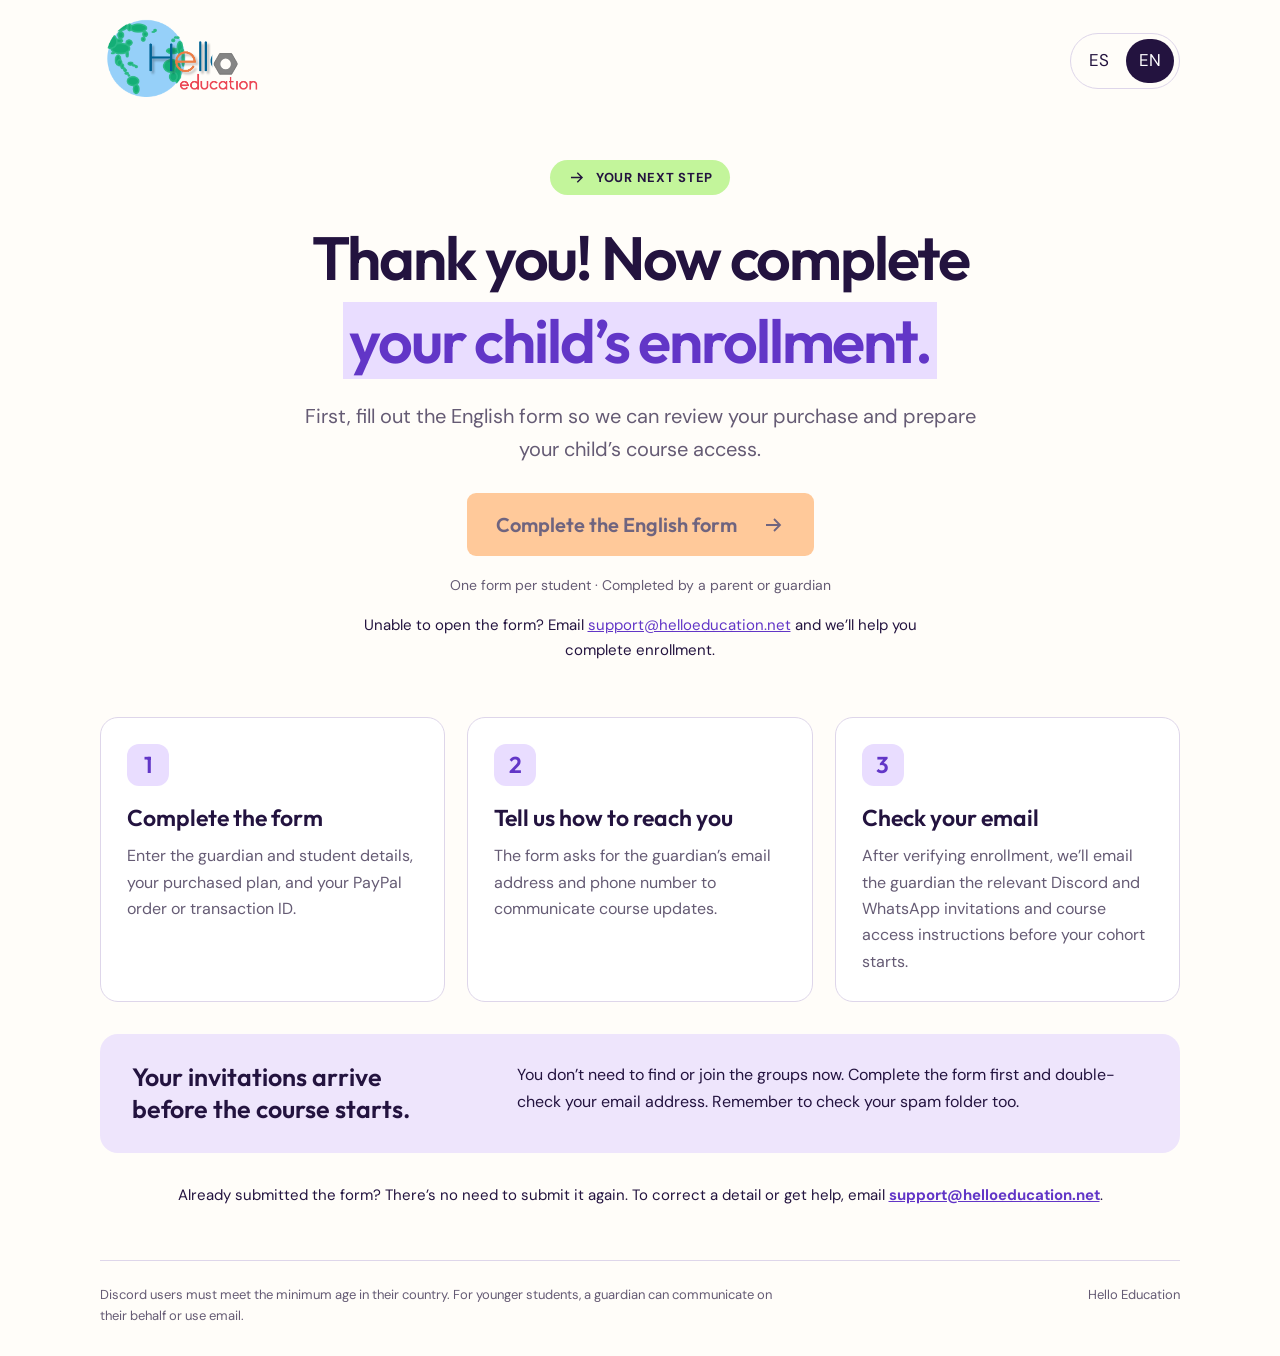
==== index.html @ 32ea3257 "Remove redundant text from index.html" ====
<!doctype html>
<html lang="en">
  <head>
    <meta charset="utf-8">
    <meta name="viewport" content="width=device-width,initial-scale=1">
    <meta name="robots" content="noindex, nofollow">
    <meta name="referrer" content="strict-origin-when-cross-origin">
    <title>Thank you | Complete enrollment — Hello Education</title>
    <link rel="icon" href="thank-you-assets/world.png" type="image/png">
    <link rel="stylesheet" href="thank-you-assets/style.css">
    <script src="thank-you-assets/config.js" defer></script>
    <script src="thank-you-assets/page.js" defer></script></head>
<body>
  <div class="wrap">
    <header>
      <a class="brand" href="/" aria-label="Hello Education">
        <img src="thank-you-assets/hello-logo.svg" alt="Hello Education" width="170" height="100"></a>
      <nav class="languages" aria-label="Language"><a href="gracias.html" lang="es" hreflang="es">ES</a>
        <a href="thank-you.html" lang="en" hreflang="en" aria-current="page">EN</a></nav>
    </header>
    <main>
      <section class="hero">
        <span class="eyebrow">
          <svg viewBox="0 0 24 24" fill="none" stroke="currentColor" stroke-width="1.8" aria-hidden="true">
            <path d="M5 12h14M13 6l6 6-6 6"/>
          </svg>YOUR NEXT STEP</span>
        <h1>Thank you! Now complete<br><mark>your child’s enrollment.</mark></h1>
        <p class="intro">First, fill out the English form so we can review your purchase and prepare your child’s course access.</p>
        <a class="button" data-form-link aria-disabled="true" tabindex="0" role="link">Complete the English form<svg viewBox="0 0 24 24" fill="none" stroke="currentColor" stroke-width="1.8" aria-hidden="true">
          <path d="M5 12h14M13 6l6 6-6 6"/></svg></a>
        <p class="micro">One form per student · Completed by a parent or guardian</p>
        <p class="fallback" data-unavailable tabindex="-1">Unable to open the form? Email <a href="mailto:support@helloeducation.net">support@helloeducation.net</a> and we’ll help you complete enrollment.</p>
        <noscript><p>To access the form from this page, enable JavaScript or request the link at support@helloeducation.net.</p></noscript>
      </section>
      <section class="steps" aria-label="Next steps">
        <article class="card"><span class="num" aria-hidden="true">1</span>
          <h2>Complete the form</h2>
          <p>Enter the guardian and student details, your purchased plan, and your PayPal order or transaction ID.</p>
        </article>
        <article class="card">
          <span class="num" aria-hidden="true">2</span>
          <h2>Tell us how to reach you</h2>
          <p>The form asks for the guardian’s email address and phone number to communicate course updates.</p></article><article class="card"><span class="num" aria-hidden="true">3</span><h2>Check your email</h2><p>After verifying enrollment, we’ll email the guardian the relevant Discord and WhatsApp invitations and course access instructions before your cohort starts.</p></article></section><aside class="notice"><h2>Your invitations arrive<br>before the course starts.</h2><p>You don’t need to find or join the groups now. Complete the form first and double-check your email address. Remember to check your spam folder too.</p></aside><p class="help">Already submitted the form? There’s no need to submit it again. To correct a detail or get help, email <a href="mailto:support@helloeducation.net">support@helloeducation.net</a>.</p></main><footer><p>Discord users must meet the minimum age in their country. For younger students, a guardian can communicate on their behalf or use email.</p><span>Hello Education</span></footer></div></body></html>
---- thank-you-assets/style.css ----
@font-face{font-family:Outfit;src:url('fonts/Outfit.ttf') format('truetype');font-weight:100 900;font-display:swap}@font-face{font-family:'DM Sans';src:url('fonts/DMSans.ttf') format('truetype');font-weight:100 1000;font-display:swap}
:root{--ink:#23133f;--purple:#6236c7;--mint:#c3f59b;--orange:#ffae68;--paper:#fffdf9;--muted:#655b74;--line:#ded6ea;--lavender:#e9ddff}*{box-sizing:border-box}body{margin:0;background:var(--paper);color:var(--ink);font:17px/1.65 'DM Sans',sans-serif}a{color:var(--purple)}a:focus-visible{outline:3px solid var(--purple);outline-offset:5px}a,button{-webkit-tap-highlight-color:transparent}[hidden]{display:none!important}.wrap{width:min(1080px,calc(100% - 64px));margin:auto}header{display:flex;align-items:center;justify-content:space-between;min-height:122px;gap:24px}.brand img{width:170px;height:100px;display:block;object-fit:contain}.languages{display:flex;gap:4px;border:1px solid var(--line);border-radius:99px;padding:5px}.languages a{padding:7px 13px;min-height:44px;text-decoration:none;border-radius:99px;color:var(--ink)}.languages a[aria-current=page]{background:var(--ink);color:white}main{padding:38px 0 52px}.hero{text-align:center;max-width:830px;margin:auto}.eyebrow{display:inline-flex;align-items:center;gap:10px;padding:7px 17px;border-radius:99px;background:var(--mint);font-size:13px;font-weight:700;letter-spacing:.055em}.eyebrow svg{width:19px;height:19px}h1,h2,h3,.button{font-family:Outfit,sans-serif}h1{font-size:clamp(38px,5vw,61px);font-weight:600;line-height:1.35;letter-spacing:-.035em;margin:22px 0 18px}mark{color:var(--purple);background:var(--lavender);padding:0 .1em;box-decoration-break:clone;-webkit-box-decoration-break:clone}.intro{font-size:20px;max-width:700px;margin:0 auto 27px;color:var(--muted)}.button{display:inline-flex;align-items:center;justify-content:center;gap:24px;background:var(--orange);color:var(--ink);text-decoration:none;min-height:60px;border-radius:9px;padding:15px 29px;font-size:20px;font-weight:600;box-shadow:0 3px var(--ink)}.button:hover{background:#ff9c48}.button[aria-disabled=true]{opacity:.65;cursor:not-allowed;box-shadow:none}.button svg{width:24px;height:24px}.micro{font-size:14px;color:var(--muted);margin:18px auto 0}.fallback{font-size:15px;max-width:610px;margin:16px auto 0}.steps{display:grid;grid-template-columns:repeat(3,1fr);gap:22px;margin:54px 0 32px}.card{border:1px solid var(--line);border-radius:18px;padding:26px;background:white}.num{display:inline-flex;align-items:center;justify-content:center;background:var(--lavender);color:var(--purple);width:42px;height:42px;border-radius:12px;font:600 23px Outfit}.card h2{font-size:23px;font-weight:600;line-height:1.2;margin:18px 0 12px}.card p{font-size:16px;margin:0;color:var(--muted)}.notice{background:#eee5fc;border-radius:18px;padding:28px 32px;display:grid;grid-template-columns:1fr 1.8fr;gap:35px}.notice h2{font-size:25px;line-height:1.25;font-weight:600;margin:0}.notice p{margin:0;font-size:16px}.help{text-align:center;margin:30px 0 0;font-size:15px}.help a{font-weight:700}footer{border-top:1px solid var(--line);padding:23px 0 30px;font-size:13px;color:var(--muted);display:flex;justify-content:space-between;gap:20px}footer p{margin:0;max-width:690px}footer span{white-space:nowrap}@media(max-width:760px){.wrap{width:calc(100% - 36px)}header{min-height:98px}.brand img{width:142px;height:84px}main{padding-top:24px}h1{font-size:38px}.intro{font-size:18px}.button{font-size:18px;padding:15px 22px;width:100%;max-width:390px}.steps{grid-template-columns:1fr;margin-top:38px;gap:16px}.card{padding:23px}.card h2{margin-top:13px}.notice{grid-template-columns:1fr;gap:14px;padding:25px}footer{display:block}footer span{display:block;margin-top:12px}.micro{max-width:330px}}
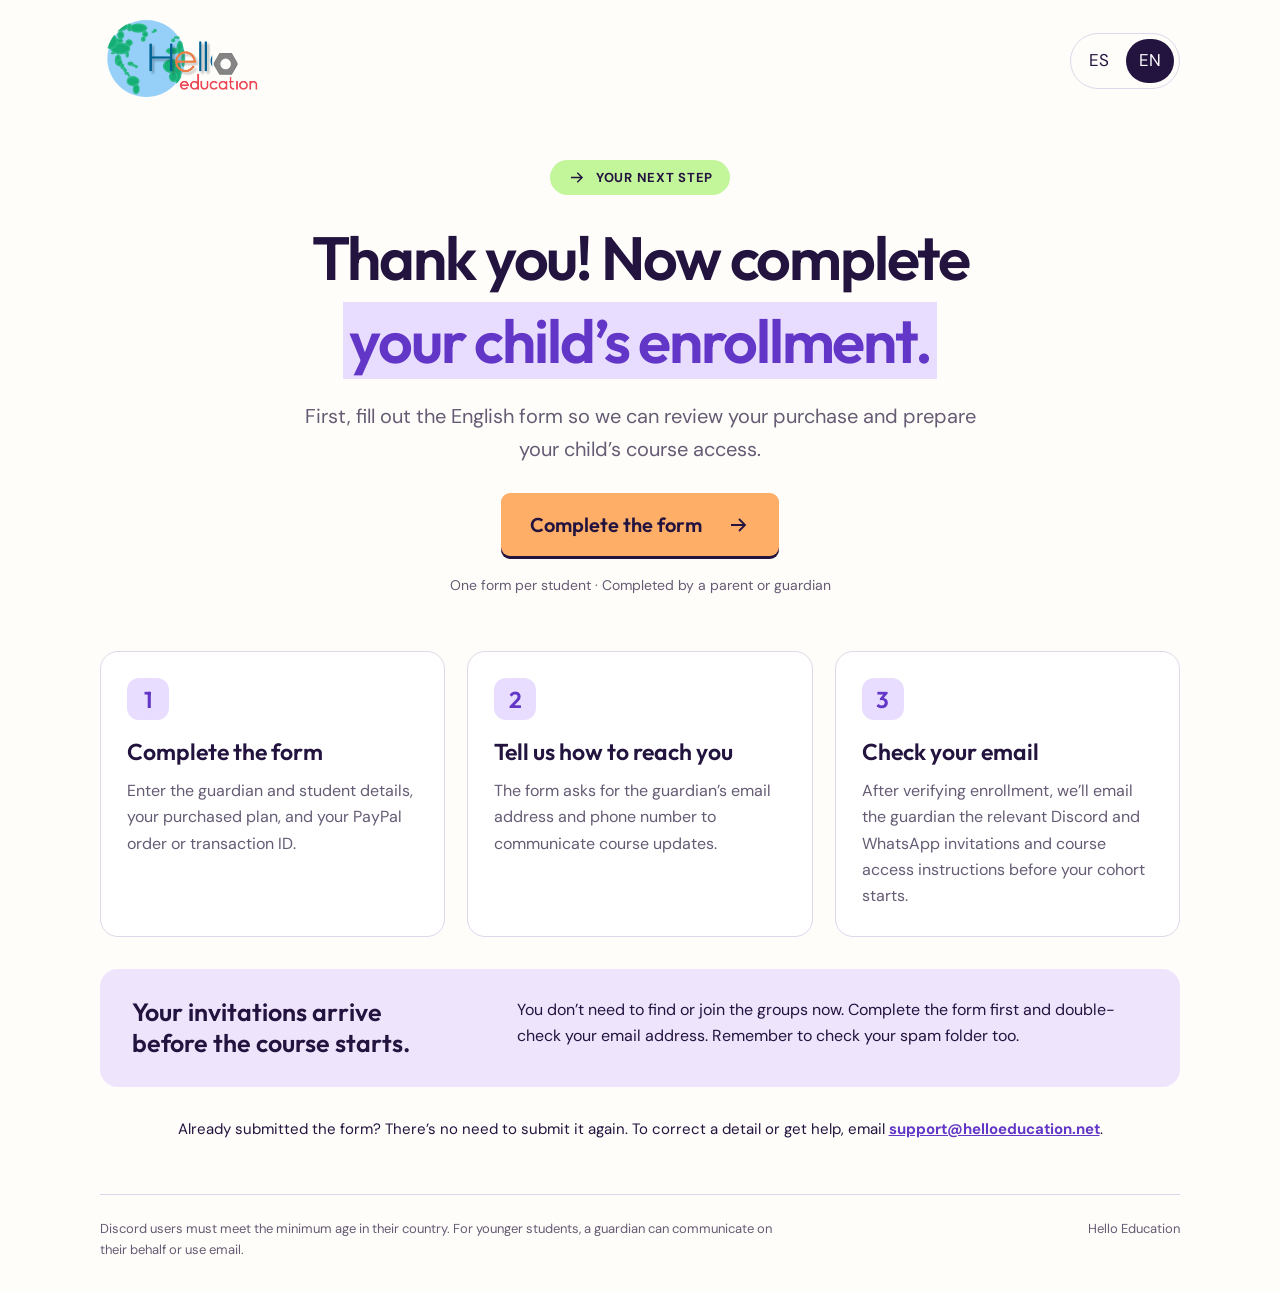
==== commit 582227a5: "Update index.html" ====
--- a/index.html
+++ b/index.html
@@ -26,7 +26,7 @@
           </svg>YOUR NEXT STEP</span>
         <h1>Thank you! Now complete<br><mark>your child’s enrollment.</mark></h1>
         <p class="intro">First, fill out the English form so we can review your purchase and prepare your child’s course access.</p>
-        <a class="button" data-form-link aria-disabled="true" tabindex="0" role="link">Complete the English form<svg viewBox="0 0 24 24" fill="none" stroke="currentColor" stroke-width="1.8" aria-hidden="true">
+        <a class="button" data-form-link aria-disabled="true" tabindex="0" role="link">Complete the form<svg viewBox="0 0 24 24" fill="none" stroke="currentColor" stroke-width="1.8" aria-hidden="true">
           <path d="M5 12h14M13 6l6 6-6 6"/></svg></a>
         <p class="micro">One form per student · Completed by a parent or guardian</p>
         <p class="fallback" data-unavailable tabindex="-1">Unable to open the form? Email <a href="mailto:support@helloeducation.net">support@helloeducation.net</a> and we’ll help you complete enrollment.</p>
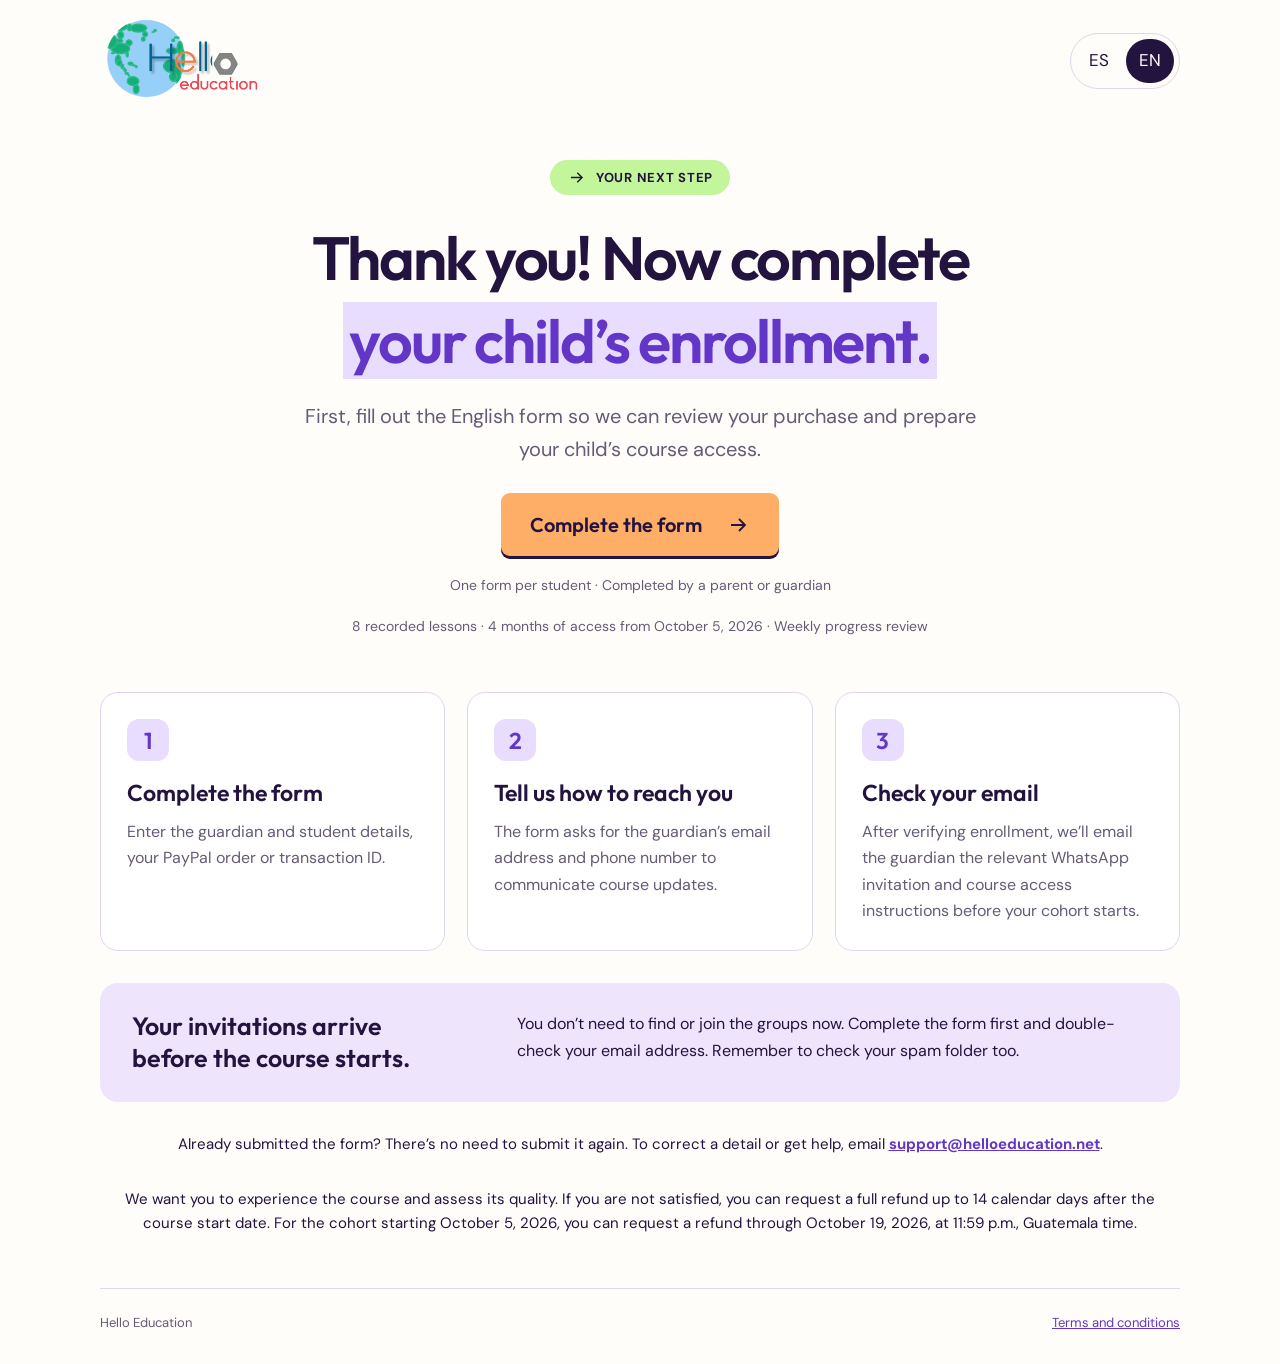
==== commit 3b8c7d39: "Refactor index.html for improved HTML structure Updated HTML structure and fixed tag formatting for " ====
--- a/index.html
+++ b/index.html
@@ -1,43 +1,44 @@
-<!doctype html>
+<!DOCTYPE html>
+
 <html lang="en">
-  <head>
-    <meta charset="utf-8">
-    <meta name="viewport" content="width=device-width,initial-scale=1">
-    <meta name="robots" content="noindex, nofollow">
-    <meta name="referrer" content="strict-origin-when-cross-origin">
-    <title>Thank you | Complete enrollment — Hello Education</title>
-    <link rel="icon" href="thank-you-assets/world.png" type="image/png">
-    <link rel="stylesheet" href="thank-you-assets/style.css">
-    <script src="thank-you-assets/config.js" defer></script>
-    <script src="thank-you-assets/page.js" defer></script></head>
+<head>
+<meta charset="utf-8"/>
+<meta content="width=device-width,initial-scale=1" name="viewport"/>
+<meta content="noindex, nofollow" name="robots"/>
+<meta content="strict-origin-when-cross-origin" name="referrer"/>
+<title>Thank you | Complete enrollment — Hello Education</title>
+<link href="thank-you-assets/world.png" rel="icon" type="image/png"/>
+<link href="thank-you-assets/style.css" rel="stylesheet"/>
+<script defer="" src="thank-you-assets/config.js"></script>
+<script defer="" src="thank-you-assets/page.js"></script></head>
 <body>
-  <div class="wrap">
-    <header>
-      <a class="brand" href="/" aria-label="Hello Education">
-        <img src="thank-you-assets/hello-logo.svg" alt="Hello Education" width="170" height="100"></a>
-      <nav class="languages" aria-label="Language"><a href="gracias.html" lang="es" hreflang="es">ES</a>
-        <a href="thank-you.html" lang="en" hreflang="en" aria-current="page">EN</a></nav>
-    </header>
-    <main>
-      <section class="hero">
-        <span class="eyebrow">
-          <svg viewBox="0 0 24 24" fill="none" stroke="currentColor" stroke-width="1.8" aria-hidden="true">
-            <path d="M5 12h14M13 6l6 6-6 6"/>
-          </svg>YOUR NEXT STEP</span>
-        <h1>Thank you! Now complete<br><mark>your child’s enrollment.</mark></h1>
-        <p class="intro">First, fill out the English form so we can review your purchase and prepare your child’s course access.</p>
-        <a class="button" data-form-link aria-disabled="true" tabindex="0" role="link">Complete the form<svg viewBox="0 0 24 24" fill="none" stroke="currentColor" stroke-width="1.8" aria-hidden="true">
-          <path d="M5 12h14M13 6l6 6-6 6"/></svg></a>
-        <p class="micro">One form per student · Completed by a parent or guardian</p>
-        <p class="fallback" data-unavailable tabindex="-1">Unable to open the form? Email <a href="mailto:support@helloeducation.net">support@helloeducation.net</a> and we’ll help you complete enrollment.</p>
-        <noscript><p>To access the form from this page, enable JavaScript or request the link at support@helloeducation.net.</p></noscript>
-      </section>
-      <section class="steps" aria-label="Next steps">
-        <article class="card"><span class="num" aria-hidden="true">1</span>
-          <h2>Complete the form</h2>
-          <p>Enter the guardian and student details, your purchased plan, and your PayPal order or transaction ID.</p>
-        </article>
-        <article class="card">
-          <span class="num" aria-hidden="true">2</span>
-          <h2>Tell us how to reach you</h2>
-          <p>The form asks for the guardian’s email address and phone number to communicate course updates.</p></article><article class="card"><span class="num" aria-hidden="true">3</span><h2>Check your email</h2><p>After verifying enrollment, we’ll email the guardian the relevant Discord and WhatsApp invitations and course access instructions before your cohort starts.</p></article></section><aside class="notice"><h2>Your invitations arrive<br>before the course starts.</h2><p>You don’t need to find or join the groups now. Complete the form first and double-check your email address. Remember to check your spam folder too.</p></aside><p class="help">Already submitted the form? There’s no need to submit it again. To correct a detail or get help, email <a href="mailto:support@helloeducation.net">support@helloeducation.net</a>.</p></main><footer><p>Discord users must meet the minimum age in their country. For younger students, a guardian can communicate on their behalf or use email.</p><span>Hello Education</span></footer></div></body></html>
+<div class="wrap">
+<header>
+<a aria-label="Hello Education" class="brand" href="/">
+<img alt="Hello Education" height="100" src="thank-you-assets/hello-logo.svg" width="170"/></a>
+<nav aria-label="Language" class="languages"><a href="/gracias" hreflang="es" lang="es">ES</a>
+<a aria-current="page" href="/" hreflang="en" lang="en">EN</a></nav>
+</header>
+<main>
+<section class="hero">
+<span class="eyebrow">
+<svg aria-hidden="true" fill="none" stroke="currentColor" stroke-width="1.8" viewbox="0 0 24 24">
+<path d="M5 12h14M13 6l6 6-6 6"></path>
+</svg>YOUR NEXT STEP</span>
+<h1>Thank you! Now complete<br/><mark>your child’s enrollment.</mark></h1>
+<p class="intro">First, fill out the English form so we can review your purchase and prepare your child’s course access.</p>
+<a aria-disabled="true" class="button" data-form-link="" role="link" tabindex="0">Complete the form<svg aria-hidden="true" fill="none" stroke="currentColor" stroke-width="1.8" viewbox="0 0 24 24">
+<path d="M5 12h14M13 6l6 6-6 6"></path></svg></a>
+<p class="micro">One form per student · Completed by a parent or guardian</p>
+<p class="fallback" data-unavailable="" tabindex="-1">Unable to open the form? Email <a href="mailto:support@helloeducation.net">support@helloeducation.net</a> and we’ll help you complete enrollment.</p>
+<noscript><p>To access the form from this page, enable JavaScript or request the link at support@helloeducation.net.</p></noscript>
+<p class="micro">8 recorded lessons · 4 months of access from October 5, 2026 · Weekly progress review</p></section>
+<section aria-label="Next steps" class="steps">
+<article class="card"><span aria-hidden="true" class="num">1</span>
+<h2>Complete the form</h2>
+<p>Enter the guardian and student details, your PayPal order or transaction ID.</p>
+</article>
+<article class="card">
+<span aria-hidden="true" class="num">2</span>
+<h2>Tell us how to reach you</h2>
+<p>The form asks for the guardian’s email address and phone number to communicate course updates.</p></article><article class="card"><span aria-hidden="true" class="num">3</span><h2>Check your email</h2><p>After verifying enrollment, we’ll email the guardian the relevant WhatsApp invitation and course access instructions before your cohort starts.</p></article></section><aside class="notice"><h2>Your invitations arrive<br/>before the course starts.</h2><p>You don’t need to find or join the groups now. Complete the form first and double-check your email address. Remember to check your spam folder too.</p></aside><p class="help">Already submitted the form? There’s no need to submit it again. To correct a detail or get help, email <a href="mailto:support@helloeducation.net">support@helloeducation.net</a>.</p><p class="help">We want you to experience the course and assess its quality. If you are not satisfied, you can request a full refund up to 14 calendar days after the course start date. For the cohort starting October 5, 2026, you can request a refund through October 19, 2026, at 11:59 p.m., Guatemala time.</p></main><footer><span>Hello Education</span><a href="https://terms-conditions-helloeducation.netlify.app/?lang=en">Terms and conditions</a></footer></div></body></html>
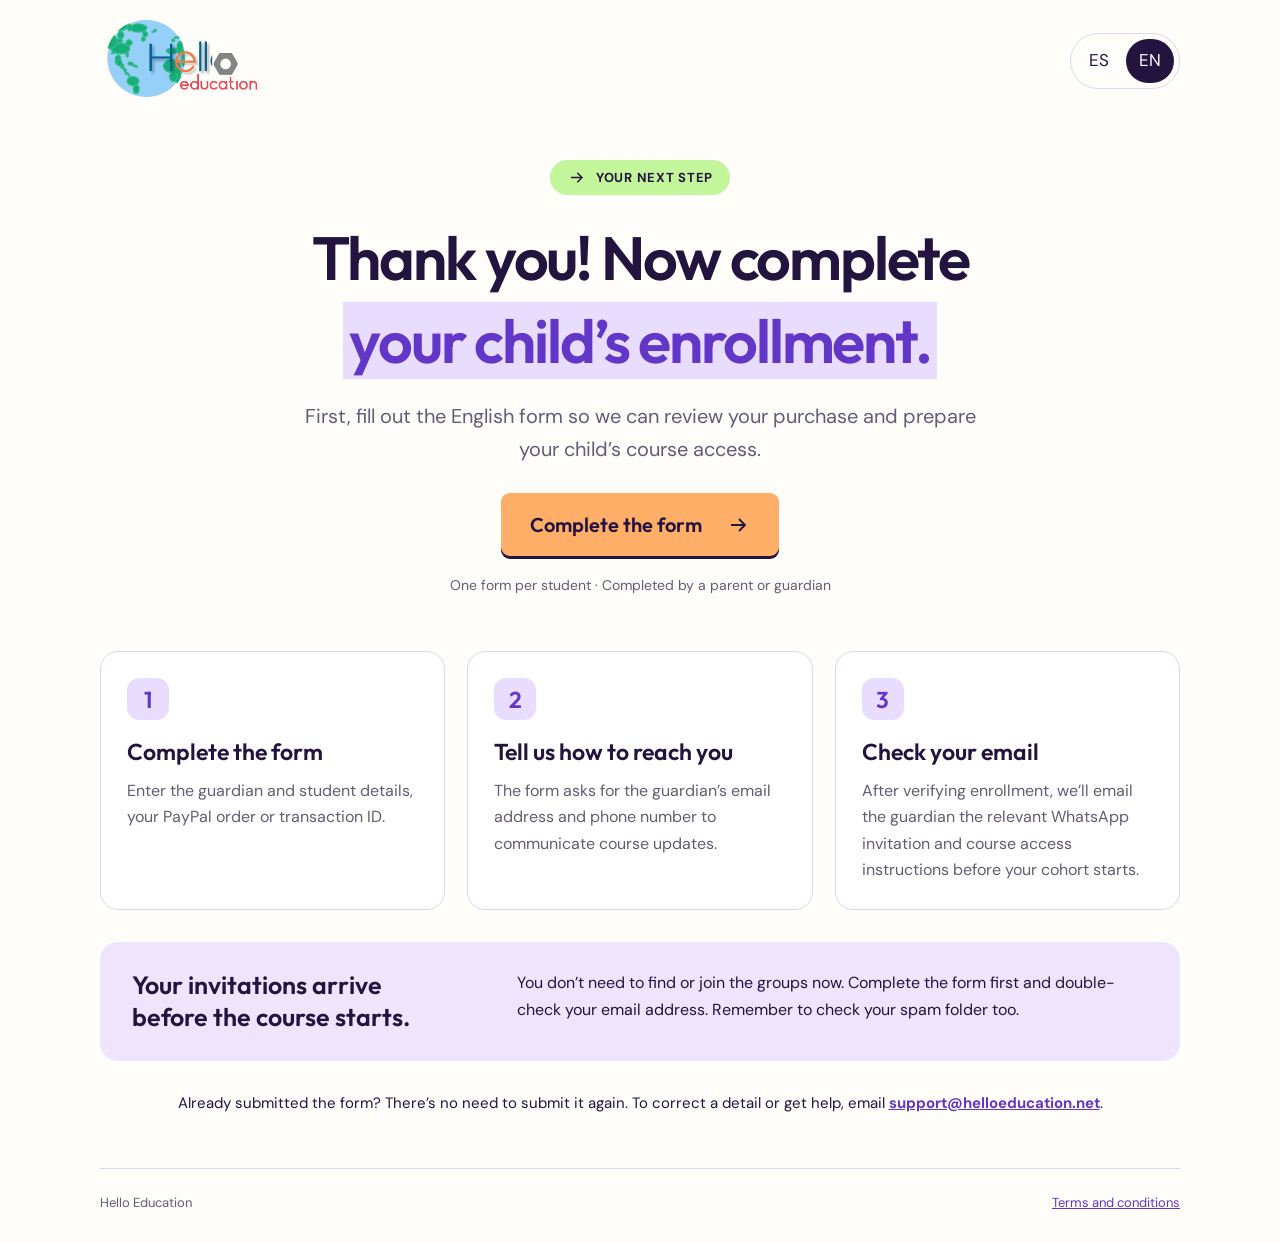
==== commit 3bcef91b: "Fix HTML structure and update course information" ====
--- a/index.html
+++ b/index.html
@@ -32,7 +32,7 @@
 <p class="micro">One form per student · Completed by a parent or guardian</p>
 <p class="fallback" data-unavailable="" tabindex="-1">Unable to open the form? Email <a href="mailto:support@helloeducation.net">support@helloeducation.net</a> and we’ll help you complete enrollment.</p>
 <noscript><p>To access the form from this page, enable JavaScript or request the link at support@helloeducation.net.</p></noscript>
-<p class="micro">8 recorded lessons · 4 months of access from October 5, 2026 · Weekly progress review</p></section>
+</section>
 <section aria-label="Next steps" class="steps">
 <article class="card"><span aria-hidden="true" class="num">1</span>
 <h2>Complete the form</h2>
@@ -41,4 +41,4 @@
 <article class="card">
 <span aria-hidden="true" class="num">2</span>
 <h2>Tell us how to reach you</h2>
-<p>The form asks for the guardian’s email address and phone number to communicate course updates.</p></article><article class="card"><span aria-hidden="true" class="num">3</span><h2>Check your email</h2><p>After verifying enrollment, we’ll email the guardian the relevant WhatsApp invitation and course access instructions before your cohort starts.</p></article></section><aside class="notice"><h2>Your invitations arrive<br/>before the course starts.</h2><p>You don’t need to find or join the groups now. Complete the form first and double-check your email address. Remember to check your spam folder too.</p></aside><p class="help">Already submitted the form? There’s no need to submit it again. To correct a detail or get help, email <a href="mailto:support@helloeducation.net">support@helloeducation.net</a>.</p><p class="help">We want you to experience the course and assess its quality. If you are not satisfied, you can request a full refund up to 14 calendar days after the course start date. For the cohort starting October 5, 2026, you can request a refund through October 19, 2026, at 11:59 p.m., Guatemala time.</p></main><footer><span>Hello Education</span><a href="https://terms-conditions-helloeducation.netlify.app/?lang=en">Terms and conditions</a></footer></div></body></html>
+<p>The form asks for the guardian’s email address and phone number to communicate course updates.</p></article><article class="card"><span aria-hidden="true" class="num">3</span><h2>Check your email</h2><p>After verifying enrollment, we’ll email the guardian the relevant WhatsApp invitation and course access instructions before your cohort starts.</p></article></section><aside class="notice"><h2>Your invitations arrive<br/>before the course starts.</h2><p>You don’t need to find or join the groups now. Complete the form first and double-check your email address. Remember to check your spam folder too.</p></aside><p class="help">Already submitted the form? There’s no need to submit it again. To correct a detail or get help, email <a href="mailto:support@helloeducation.net">support@helloeducation.net</a>.</p></main><footer><span>Hello Education</span><a href="https://terms-conditions-helloeducation.netlify.app/?lang=en">Terms and conditions</a></footer></div></body></html>
